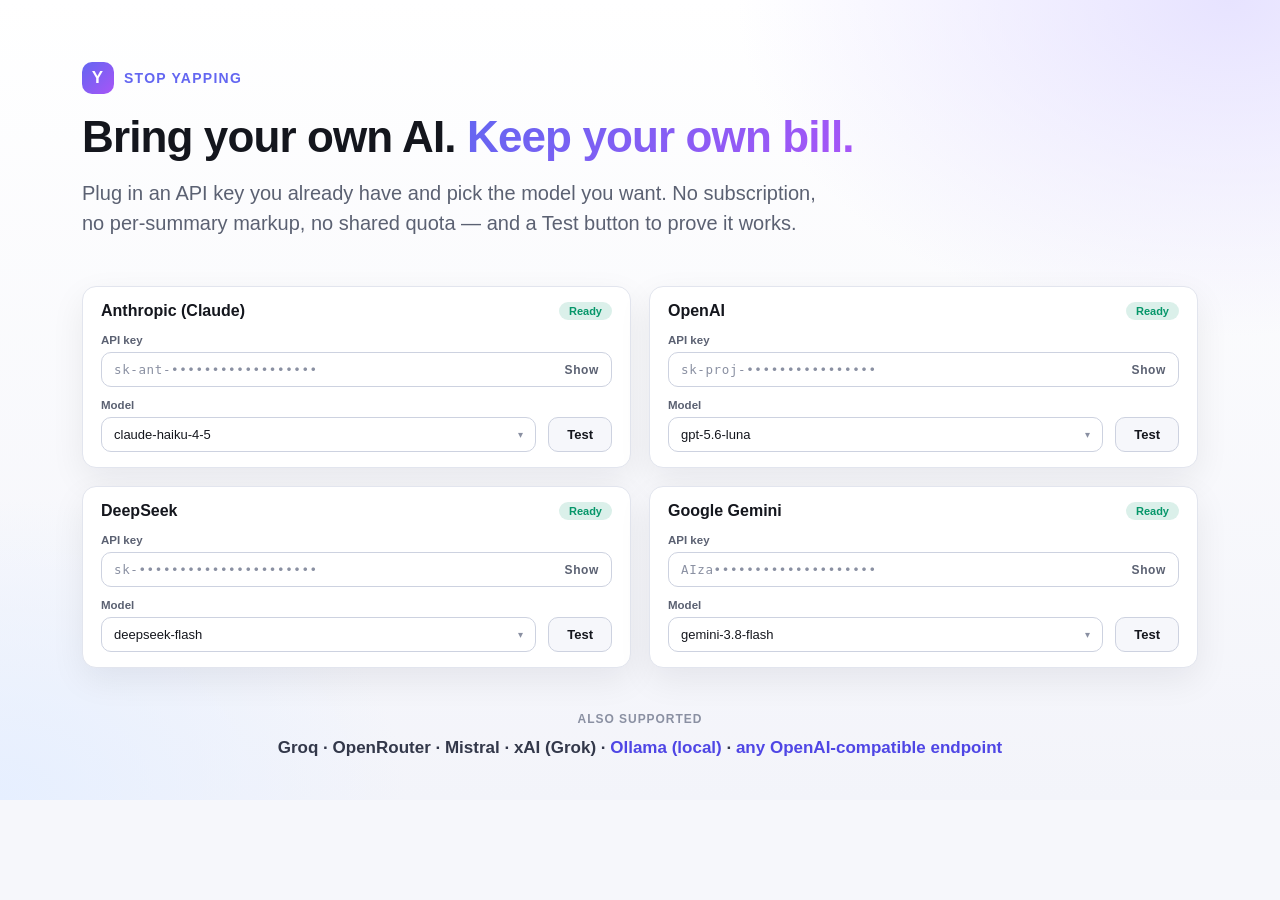
==== store-assets/shot-2.html @ af0604ed "Add Stop Yapping extension source, store assets, and privacy policy" ====
<!doctype html>
<html lang="en">
<head>
<meta charset="utf-8" />
<meta name="color-scheme" content="light" />
<title>shot 2</title>
<style>
  * { box-sizing: border-box; margin: 0; padding: 0; }
  html, body { width: 1280px; height: 800px; overflow: hidden; }
  body {
    font-family: -apple-system, "Segoe UI", Roboto, Helvetica, Arial, sans-serif;
    color: #14161d; background: #f6f7fb; -webkit-font-smoothing: antialiased;
  }
  .canvas {
    position: relative; width: 1280px; height: 800px; overflow: hidden;
    background:
      radial-gradient(820px 560px at 96% 0%, #e7e3ff 0%, rgba(231,227,255,0) 60%),
      radial-gradient(700px 520px at 0% 100%, #e6efff 0%, rgba(230,239,255,0) 58%),
      linear-gradient(180deg, #ffffff 0%, #f3f4fa 100%);
  }
  .head { position: absolute; left: 82px; top: 62px; width: 1116px; }
  .kicker { display: inline-flex; align-items: center; gap: 10px; font-size: 14px; font-weight: 800;
            letter-spacing: .09em; text-transform: uppercase; color: #6366f1; margin-bottom: 20px; }
  .kicker .mark { display: grid; place-items: center; width: 32px; height: 32px; border-radius: 10px;
                  background: linear-gradient(135deg, #6366f1, #a855f7); color: #fff; font-size: 17px; font-weight: 800; }
  h1 { font-size: 44px; line-height: 1.05; letter-spacing: -.02em; font-weight: 800; white-space: nowrap; }
  h1 .accent { background: linear-gradient(135deg, #6366f1, #a855f7); -webkit-background-clip: text; background-clip: text; color: transparent; }
  .sub { margin-top: 18px; font-size: 20px; line-height: 1.5; color: #5b6172; max-width: 760px; }

  .cards { position: absolute; left: 82px; right: 82px; top: 286px; display: grid; grid-template-columns: 1fr 1fr; gap: 18px; }

  .pcard { background: #fff; border: 1px solid #e2e5ee; border-radius: 14px; padding: 15px 18px;
           box-shadow: 0 12px 34px rgba(16,18,28,.07); }
  .pcard-head { display: flex; align-items: center; justify-content: space-between; margin-bottom: 14px; }
  .pcard-head h3 { font-size: 16px; font-weight: 800; }
  .badge { font-size: 11px; font-weight: 800; padding: 3px 10px; border-radius: 999px;
           background: rgba(5,150,105,.14); color: #059669; }
  .lbl { display: block; font-size: 11.5px; font-weight: 700; color: #5b6172; margin-bottom: 6px; }
  .keyline { display: flex; align-items: center; justify-content: space-between; padding: 9px 12px;
             border: 1px solid #cdd2e0; border-radius: 10px; background: #fff;
             font-family: ui-monospace, Consolas, monospace; font-size: 12.5px; color: #8a90a2; letter-spacing: .05em; }
  .keyline .show { font-family: -apple-system, "Segoe UI", sans-serif; font-weight: 700; color: #5b6172; font-size: 12px; }
  .row2 { display: flex; align-items: flex-end; gap: 12px; margin-top: 12px; }
  .row2 .grow { flex: 1; }
  .select { display: flex; align-items: center; justify-content: space-between; padding: 9px 12px;
            border: 1px solid #cdd2e0; border-radius: 10px; font-size: 13px; background: #fff; }
  .select span { color: #8a90a2; font-size: 10px; }
  .testbtn { padding: 9px 18px; border-radius: 10px; border: 1px solid #cdd2e0; background: #f6f7fb;
             font-weight: 700; font-size: 13px; color: #14161d; }

  .strip { position: absolute; left: 82px; right: 82px; bottom: 42px; text-align: center; }
  .strip .label { font-size: 12px; font-weight: 800; letter-spacing: .08em; text-transform: uppercase; color: #8a90a2; margin-bottom: 12px; }
  .strip .names { font-size: 17px; font-weight: 600; color: #33384a; }
  .strip .names b { color: #4f46e5; font-weight: 800; }
</style>
</head>
<body>
  <div class="canvas">
    <div class="head">
      <div class="kicker"><span class="mark">Y</span> Stop Yapping</div>
      <h1>Bring your own AI. <span class="accent">Keep your own bill.</span></h1>
      <p class="sub">Plug in an API key you already have and pick the model you want. No subscription, no per-summary markup, no shared quota — and a Test button to prove it works.</p>
    </div>

    <div class="cards">
      <div class="pcard">
        <div class="pcard-head"><h3>Anthropic (Claude)</h3><span class="badge">Ready</span></div>
        <label class="lbl">API key</label>
        <div class="keyline"><span>sk-ant-••••••••••••••••••</span><span class="show">Show</span></div>
        <div class="row2">
          <div class="grow"><label class="lbl">Model</label><div class="select">claude-haiku-4-5 <span>▾</span></div></div>
          <div class="testbtn">Test</div>
        </div>
      </div>

      <div class="pcard">
        <div class="pcard-head"><h3>OpenAI</h3><span class="badge">Ready</span></div>
        <label class="lbl">API key</label>
        <div class="keyline"><span>sk-proj-••••••••••••••••</span><span class="show">Show</span></div>
        <div class="row2">
          <div class="grow"><label class="lbl">Model</label><div class="select">gpt-5.6-luna <span>▾</span></div></div>
          <div class="testbtn">Test</div>
        </div>
      </div>

      <div class="pcard">
        <div class="pcard-head"><h3>DeepSeek</h3><span class="badge">Ready</span></div>
        <label class="lbl">API key</label>
        <div class="keyline"><span>sk-••••••••••••••••••••••</span><span class="show">Show</span></div>
        <div class="row2">
          <div class="grow"><label class="lbl">Model</label><div class="select">deepseek-flash <span>▾</span></div></div>
          <div class="testbtn">Test</div>
        </div>
      </div>

      <div class="pcard">
        <div class="pcard-head"><h3>Google Gemini</h3><span class="badge">Ready</span></div>
        <label class="lbl">API key</label>
        <div class="keyline"><span>AIza••••••••••••••••••••</span><span class="show">Show</span></div>
        <div class="row2">
          <div class="grow"><label class="lbl">Model</label><div class="select">gemini-3.8-flash <span>▾</span></div></div>
          <div class="testbtn">Test</div>
        </div>
      </div>
    </div>

    <div class="strip">
      <div class="label">Also supported</div>
      <div class="names">Groq · OpenRouter · Mistral · xAI (Grok) · <b>Ollama (local)</b> · <b>any OpenAI-compatible endpoint</b></div>
    </div>
  </div>
</body>
</html>
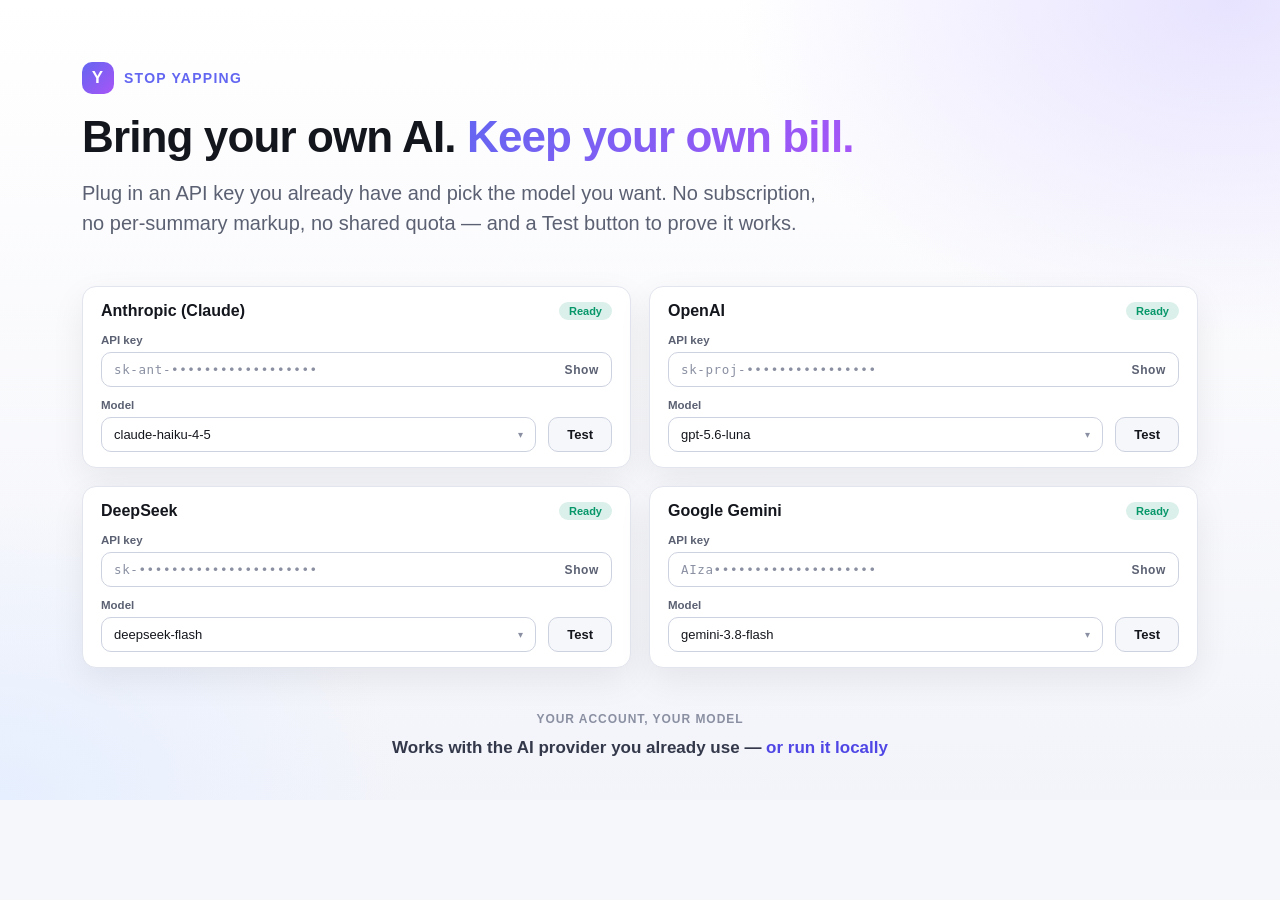
==== commit 57aab502: "Remove provider keyword list from metadata and screenshot; bump to 1.0.2" ====
--- a/store-assets/shot-2.html
+++ b/store-assets/shot-2.html
@@ -105,8 +105,8 @@
     </div>
 
     <div class="strip">
-      <div class="label">Also supported</div>
-      <div class="names">Groq · OpenRouter · Mistral · xAI (Grok) · <b>Ollama (local)</b> · <b>any OpenAI-compatible endpoint</b></div>
+      <div class="label">Your account, your model</div>
+      <div class="names">Works with the AI provider you already use — <b>or run it locally</b></div>
     </div>
   </div>
 </body>
